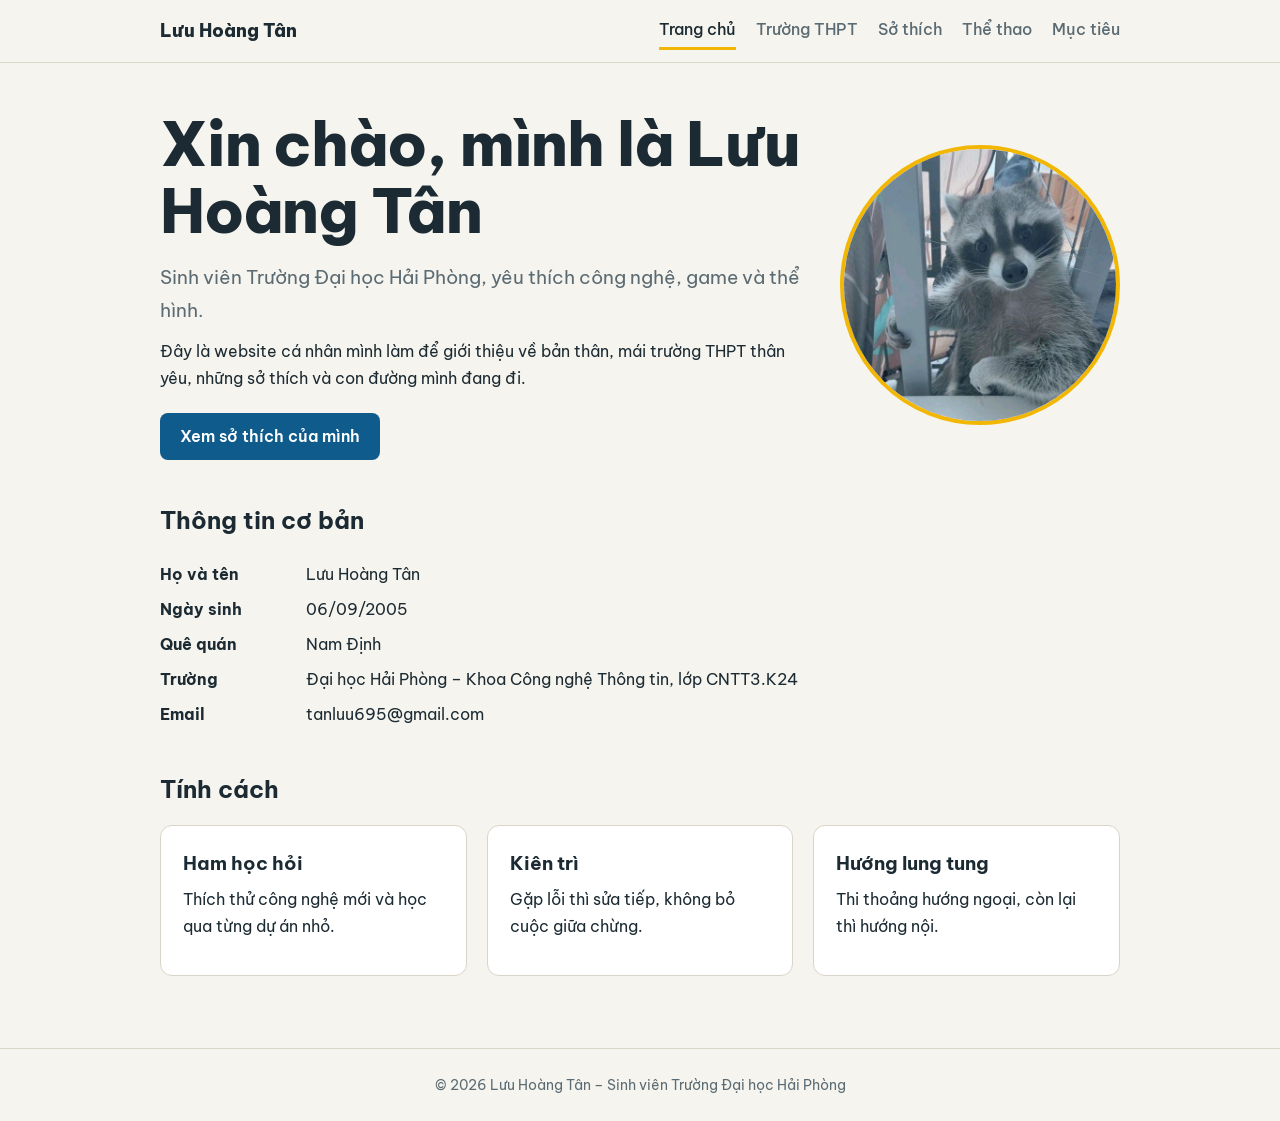
==== index.html @ 808e8d9d "1" ====
<!DOCTYPE html>
<html lang="vi"><head><meta charset="utf-8"><meta name="viewport" content="width=device-width,initial-scale=1">
<title>Trang chủ</title>
<link rel="preconnect" href="https://fonts.googleapis.com"><link href="https://fonts.googleapis.com/css2?family=Be+Vietnam+Pro:wght@400;500;600;800&display=swap" rel="stylesheet">
<link rel="stylesheet" href="style.css"></head><body>
<header><nav><span class="logo">Lưu Hoàng Tân</span><a href="index.html" class=on aria-current=page>Trang chủ</a><a href="truong-thpt.html">Trường THPT</a><a href="so-thich.html">Sở thích</a><a href="the-thao.html">Thể thao</a><a href="muc-tieu.html">Mục tiêu</a></nav></header>
<main><div class="hero"><div><h1>Xin chào, mình là Lưu Hoàng Tân</h1>
<p class="lead">Sinh viên Trường Đại học Hải Phòng, yêu thích công nghệ, game và thể hình.</p>
<p>Đây là website cá nhân mình làm để giới thiệu về bản thân, mái trường THPT thân yêu, những sở thích và con đường mình đang đi.</p>
<a class="btn" href="so-thich.html">Xem sở thích của mình</a></div>
<div class="avatar"><img src="images/pfp.jpg" alt="Ảnh chân dung" onerror="this.remove();this.parentNode.append('(images/pfp.jpg)')"></div></div>
<h2>Thông tin cơ bản</h2>
<dl><dt>Họ và tên</dt><dd>Lưu Hoàng Tân</dd><dt>Ngày sinh</dt><dd>06/09/2005</dd><dt>Quê quán</dt><dd>Nam Định</dd><dt>Trường</dt><dd>Đại học Hải Phòng – Khoa Công nghệ Thông tin, lớp CNTT3.K24</dd><dt>Email</dt><dd>tanluu695@gmail.com</dd></dl>
<h2>Tính cách</h2>
<div class="grid"><div class="card"><h3>Ham học hỏi</h3><p>Thích thử công nghệ mới và học qua từng dự án nhỏ.</p></div>
<div class="card"><h3>Kiên trì</h3><p>Gặp lỗi thì sửa tiếp, không bỏ cuộc giữa chừng.</p></div>
<div class="card"><h3>Hướng lung tung</h3><p>Thi thoảng hướng ngoại, còn lại thì hướng nội.</p></div></div></main>
<footer>© 2026 Lưu Hoàng Tân – Sinh viên Trường Đại học Hải Phòng</footer></body></html>
---- style.css ----
:root{--bg:#f6f4ee;--ink:#1c2b33;--mute:#5b6b73;--line:#d9d5c8;--accent:#0f5c8c;--hi:#f2b705;--card:#fff}
@media (prefers-color-scheme:dark){:root{--bg:#10191e;--ink:#eef1ee;--mute:#9db0b8;--line:#2a3a42;--accent:#6cc0f0;--card:#17242b}}
*{box-sizing:border-box;margin:0}
html{scroll-behavior:smooth}
body{font-family:'Be Vietnam Pro',system-ui,Segoe UI,Arial,sans-serif;background:var(--bg);color:var(--ink);line-height:1.7}
a{color:var(--accent)}
:focus-visible{outline:3px solid var(--hi);outline-offset:2px}
header{border-bottom:1px solid var(--line);background:var(--bg);position:sticky;top:0;z-index:5}
nav{max-width:1000px;margin:auto;display:flex;flex-wrap:wrap;gap:4px 20px;align-items:center;padding:12px 20px}
nav .logo{font-weight:800;margin-right:auto;font-size:1.1rem}
nav a{text-decoration:none;color:var(--mute);padding:4px 0;border-bottom:3px solid transparent;font-weight:500}
nav a:hover,nav a.on{color:var(--ink);border-color:var(--hi)}
main{max-width:1000px;margin:auto;padding:48px 20px 72px}
h1{font-size:clamp(2.2rem,6vw,3.8rem);line-height:1.1;font-weight:800;letter-spacing:-.02em;margin-bottom:16px}
h2{font-size:1.5rem;margin:40px 0 12px}
p{max-width:68ch;margin-bottom:12px}
.lead{font-size:1.2rem;color:var(--mute)}
.hero{display:grid;grid-template-columns:1fr 280px;gap:40px;align-items:center}
.avatar{aspect-ratio:1;border-radius:50%;background:var(--card);border:4px solid var(--hi);display:grid;place-items:center;color:var(--mute);text-align:center;font-size:.9rem;overflow:hidden}
.avatar img,.ph img{width:100%;height:100%;object-fit:cover}
.grid{display:grid;grid-template-columns:repeat(auto-fit,minmax(240px,1fr));gap:20px;margin-top:16px}
.card{background:var(--card);border:1px solid var(--line);border-radius:12px;padding:22px}
.card h3{margin-bottom:6px}
.ph{aspect-ratio:16/10;background:var(--card);border:2px dashed var(--line);border-radius:12px;display:grid;place-items:center;color:var(--mute);font-size:.9rem;overflow:hidden}
dl{display:grid;grid-template-columns:130px 1fr;gap:8px 16px;margin-top:20px}
dt{font-weight:700}
table{border-collapse:collapse;width:100%;background:var(--card);border-radius:12px;overflow:hidden}
th,td{padding:12px 16px;text-align:left;border-bottom:1px solid var(--line)}
th{background:var(--accent);color:#fff}
.tl{border-left:3px solid var(--hi);padding-left:20px;margin-top:16px}
.tl div{margin-bottom:20px}
.tl b{display:block}
.btn{display:inline-block;background:var(--accent);color:#fff;padding:10px 20px;border-radius:8px;text-decoration:none;font-weight:600;margin-top:8px}
.tableWrap{overflow-x:auto}
footer{border-top:1px solid var(--line);text-align:center;color:var(--mute);padding:24px;font-size:.9rem}
@media(max-width:700px){.hero{grid-template-columns:1fr}.avatar{max-width:220px}dl{grid-template-columns:1fr}}
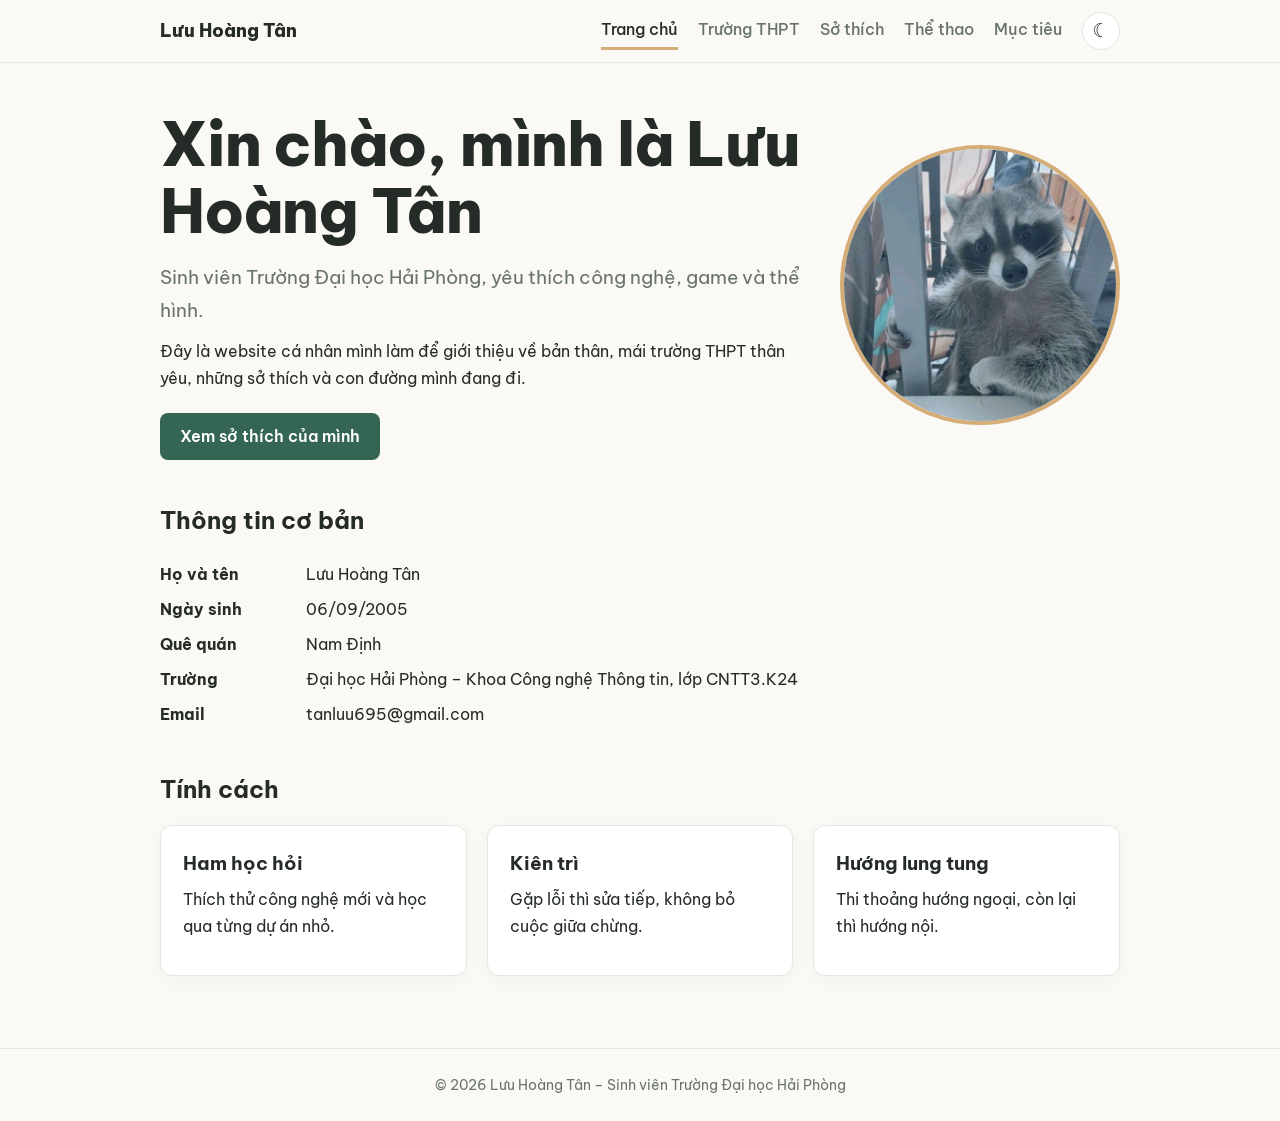
==== commit 97a0938d: "3" ====
--- a/index.html
+++ b/index.html
@@ -2,8 +2,21 @@
 <html lang="vi"><head><meta charset="utf-8"><meta name="viewport" content="width=device-width,initial-scale=1">
 <title>Trang chủ</title>
 <link rel="preconnect" href="https://fonts.googleapis.com"><link href="https://fonts.googleapis.com/css2?family=Be+Vietnam+Pro:wght@400;500;600;800&display=swap" rel="stylesheet">
-<link rel="stylesheet" href="style.css"></head><body>
-<header><nav><span class="logo">Lưu Hoàng Tân</span><a href="index.html" class=on aria-current=page>Trang chủ</a><a href="truong-thpt.html">Trường THPT</a><a href="so-thich.html">Sở thích</a><a href="the-thao.html">Thể thao</a><a href="muc-tieu.html">Mục tiêu</a></nav></header>
+<link rel="stylesheet" href="style.css"><script>
+  // Áp dụng lựa chọn đã lưu trước khi trang hiển thị để tránh nháy giao diện.
+  (() => {
+    try {
+      const savedTheme = localStorage.getItem("site-theme");
+      if (savedTheme === "light" || savedTheme === "dark") {
+        document.documentElement.dataset.theme = savedTheme;
+      }
+    } catch (_) {
+      // Website vẫn hoạt động bình thường nếu trình duyệt chặn localStorage.
+    }
+  })();
+</script>
+</head><body>
+<header><nav><span class="logo">Lưu Hoàng Tân</span><a href="index.html" class=on aria-current=page>Trang chủ</a><a href="truong-thpt.html">Trường THPT</a><a href="so-thich.html">Sở thích</a><a href="the-thao.html">Thể thao</a><a href="muc-tieu.html">Mục tiêu</a><button class="theme-toggle" type="button" aria-label="Chuyển sang giao diện tối" title="Chuyển giao diện sáng/tối"><span class="icon-moon" aria-hidden="true">☾</span><span class="icon-sun" aria-hidden="true">☀</span></button></nav></header>
 <main><div class="hero"><div><h1>Xin chào, mình là Lưu Hoàng Tân</h1>
 <p class="lead">Sinh viên Trường Đại học Hải Phòng, yêu thích công nghệ, game và thể hình.</p>
 <p>Đây là website cá nhân mình làm để giới thiệu về bản thân, mái trường THPT thân yêu, những sở thích và con đường mình đang đi.</p>
@@ -15,4 +28,42 @@
 <div class="grid"><div class="card"><h3>Ham học hỏi</h3><p>Thích thử công nghệ mới và học qua từng dự án nhỏ.</p></div>
 <div class="card"><h3>Kiên trì</h3><p>Gặp lỗi thì sửa tiếp, không bỏ cuộc giữa chừng.</p></div>
 <div class="card"><h3>Hướng lung tung</h3><p>Thi thoảng hướng ngoại, còn lại thì hướng nội.</p></div></div></main>
-<footer>© 2026 Lưu Hoàng Tân – Sinh viên Trường Đại học Hải Phòng</footer></body></html>+<footer>© 2026 Lưu Hoàng Tân – Sinh viên Trường Đại học Hải Phòng</footer><script>
+  // Nút chuyển sáng/tối: lưu lựa chọn để dùng chung trên tất cả các trang.
+  (() => {
+    const button = document.querySelector(".theme-toggle");
+    if (!button) return;
+
+    const getCurrentTheme = () => {
+      const selected = document.documentElement.dataset.theme;
+      if (selected) return selected;
+      return window.matchMedia("(prefers-color-scheme: dark)").matches
+        ? "dark"
+        : "light";
+    };
+
+    const updateButtonLabel = () => {
+      const isDark = getCurrentTheme() === "dark";
+      button.setAttribute(
+        "aria-label",
+        isDark ? "Chuyển sang giao diện sáng" : "Chuyển sang giao diện tối"
+      );
+    };
+
+    updateButtonLabel();
+
+    button.addEventListener("click", () => {
+      const nextTheme = getCurrentTheme() === "dark" ? "light" : "dark";
+      document.documentElement.dataset.theme = nextTheme;
+
+      try {
+        localStorage.setItem("site-theme", nextTheme);
+      } catch (_) {
+        // Chế độ vẫn đổi được trong phiên hiện tại nếu không lưu được.
+      }
+
+      updateButtonLabel();
+    });
+  })();
+</script>
+</body></html>
--- a/style.css
+++ b/style.css
@@ -1,36 +1,424 @@
-:root{--bg:#f6f4ee;--ink:#1c2b33;--mute:#5b6b73;--line:#d9d5c8;--accent:#0f5c8c;--hi:#f2b705;--card:#fff}
-@media (prefers-color-scheme:dark){:root{--bg:#10191e;--ink:#eef1ee;--mute:#9db0b8;--line:#2a3a42;--accent:#6cc0f0;--card:#17242b}}
-*{box-sizing:border-box;margin:0}
-html{scroll-behavior:smooth}
-body{font-family:'Be Vietnam Pro',system-ui,Segoe UI,Arial,sans-serif;background:var(--bg);color:var(--ink);line-height:1.7}
-a{color:var(--accent)}
-:focus-visible{outline:3px solid var(--hi);outline-offset:2px}
-header{border-bottom:1px solid var(--line);background:var(--bg);position:sticky;top:0;z-index:5}
-nav{max-width:1000px;margin:auto;display:flex;flex-wrap:wrap;gap:4px 20px;align-items:center;padding:12px 20px}
-nav .logo{font-weight:800;margin-right:auto;font-size:1.1rem}
-nav a{text-decoration:none;color:var(--mute);padding:4px 0;border-bottom:3px solid transparent;font-weight:500}
-nav a:hover,nav a.on{color:var(--ink);border-color:var(--hi)}
-main{max-width:1000px;margin:auto;padding:48px 20px 72px}
-h1{font-size:clamp(2.2rem,6vw,3.8rem);line-height:1.1;font-weight:800;letter-spacing:-.02em;margin-bottom:16px}
-h2{font-size:1.5rem;margin:40px 0 12px}
-p{max-width:68ch;margin-bottom:12px}
-.lead{font-size:1.2rem;color:var(--mute)}
-.hero{display:grid;grid-template-columns:1fr 280px;gap:40px;align-items:center}
-.avatar{aspect-ratio:1;border-radius:50%;background:var(--card);border:4px solid var(--hi);display:grid;place-items:center;color:var(--mute);text-align:center;font-size:.9rem;overflow:hidden}
-.avatar img,.ph img{width:100%;height:100%;object-fit:cover}
-.grid{display:grid;grid-template-columns:repeat(auto-fit,minmax(240px,1fr));gap:20px;margin-top:16px}
-.card{background:var(--card);border:1px solid var(--line);border-radius:12px;padding:22px}
-.card h3{margin-bottom:6px}
-.ph{aspect-ratio:16/10;background:var(--card);border:2px dashed var(--line);border-radius:12px;display:grid;place-items:center;color:var(--mute);font-size:.9rem;overflow:hidden}
-dl{display:grid;grid-template-columns:130px 1fr;gap:8px 16px;margin-top:20px}
-dt{font-weight:700}
-table{border-collapse:collapse;width:100%;background:var(--card);border-radius:12px;overflow:hidden}
-th,td{padding:12px 16px;text-align:left;border-bottom:1px solid var(--line)}
-th{background:var(--accent);color:#fff}
-.tl{border-left:3px solid var(--hi);padding-left:20px;margin-top:16px}
-.tl div{margin-bottom:20px}
-.tl b{display:block}
-.btn{display:inline-block;background:var(--accent);color:#fff;padding:10px 20px;border-radius:8px;text-decoration:none;font-weight:600;margin-top:8px}
-.tableWrap{overflow-x:auto}
-footer{border-top:1px solid var(--line);text-align:center;color:var(--mute);padding:24px;font-size:.9rem}
-@media(max-width:700px){.hero{grid-template-columns:1fr}.avatar{max-width:220px}dl{grid-template-columns:1fr}}
+/* =========================================================
+   1. BIẾN GIAO DIỆN
+   Chỉnh màu sắc chung tại đây: nền, chữ, viền, màu nhấn, thẻ.
+   ========================================================= */
+:root {
+  --bg: #faf9f6;
+  --ink: #252b27;
+  --mute: #68736c;
+  --line: #e8e6df;
+  --accent: #356653;
+  --hi: #d5ad78;
+  --card: #ffffff;
+}
+
+/* Giao diện tối khi người dùng chọn thủ công */
+html[data-theme="dark"] {
+  color-scheme: dark;
+  --bg: #10191e;
+  --ink: #eef1ee;
+  --mute: #9db0b8;
+  --line: #2a3a42;
+  --accent: #6cc0f0;
+  --hi: #f2b705;
+  --card: #17242b;
+}
+
+/* Nếu chưa có lựa chọn lưu, dùng giao diện theo hệ điều hành */
+@media (prefers-color-scheme: dark) {
+  html:not([data-theme]) {
+    color-scheme: dark;
+    --bg: #10191e;
+    --ink: #eef1ee;
+    --mute: #9db0b8;
+    --line: #2a3a42;
+    --accent: #6cc0f0;
+    --hi: #f2b705;
+    --card: #17242b;
+  }
+}
+
+/* =========================================================
+   2. THIẾT LẬP CƠ BẢN
+   ========================================================= */
+* {
+  box-sizing: border-box;
+  margin: 0;
+}
+
+html {
+  scroll-behavior: smooth;
+}
+
+body {
+  font-family: "Be Vietnam Pro", system-ui, "Segoe UI", Arial, sans-serif;
+  background: var(--bg);
+  color: var(--ink);
+  line-height: 1.7;
+}
+
+a {
+  color: var(--accent);
+  transition:
+    color 0.2s ease,
+    background-color 0.2s ease,
+    border-color 0.2s ease,
+    box-shadow 0.2s ease,
+    transform 0.2s ease,
+    opacity 0.2s ease;
+}
+
+/* Viền nổi bật khi dùng bàn phím để điều hướng */
+:focus-visible {
+  outline: 3px solid var(--hi);
+  outline-offset: 2px;
+}
+
+/* =========================================================
+   3. THANH ĐIỀU HƯỚNG (HEADER / NAV)
+   .logo: tên website
+   .on: đánh dấu trang hiện tại
+   ========================================================= */
+header {
+  position: sticky;
+  top: 0;
+  z-index: 5;
+  background: var(--bg);
+  border-bottom: 1px solid var(--line);
+}
+
+nav {
+  max-width: 1000px;
+  margin: 0 auto;
+  padding: 12px 20px;
+  display: flex;
+  flex-wrap: wrap;
+  align-items: center;
+  gap: 4px 20px;
+}
+
+nav .logo {
+  margin-right: auto;
+  font-size: 1.1rem;
+  font-weight: 800;
+}
+
+nav a {
+  position: relative;
+  padding: 4px 0;
+  color: var(--mute);
+  text-decoration: none;
+  font-weight: 500;
+  border-bottom: 3px solid transparent;
+  transition:
+    color 0.2s ease,
+    border-color 0.2s ease,
+    transform 0.2s ease;
+}
+
+/* Hover và trạng thái trang đang mở của các mục menu */
+nav a:hover,
+nav a.on {
+  color: var(--ink);
+  border-color: var(--hi);
+}
+
+nav a:hover {
+  color: var(--accent);
+  transform: translateY(-2px);
+}
+
+/* Nút chuyển giao diện sáng/tối ở cuối thanh điều hướng */
+.theme-toggle {
+  display: inline-grid;
+  place-items: center;
+  flex: 0 0 auto;
+  width: 38px;
+  height: 38px;
+  padding: 0;
+  color: var(--ink);
+  font: inherit;
+  font-size: 1.2rem;
+  line-height: 1;
+  cursor: pointer;
+  background: var(--card);
+  border: 1px solid var(--line);
+  border-radius: 50%;
+  transition:
+    color 0.2s ease,
+    background-color 0.2s ease,
+    border-color 0.2s ease,
+    transform 0.2s ease;
+}
+
+.theme-toggle:hover {
+  color: var(--accent);
+  border-color: var(--hi);
+  transform: rotate(12deg);
+}
+
+.theme-toggle .icon-sun {
+  display: none;
+}
+
+html[data-theme="dark"] .theme-toggle .icon-sun {
+  display: inline;
+}
+
+html[data-theme="dark"] .theme-toggle .icon-moon {
+  display: none;
+}
+
+@media (prefers-color-scheme: dark) {
+  html:not([data-theme]) .theme-toggle .icon-sun {
+    display: inline;
+  }
+
+  html:not([data-theme]) .theme-toggle .icon-moon {
+    display: none;
+  }
+}
+
+/* =========================================================
+   4. BỐ CỤC NỘI DUNG CHÍNH
+   main: khung nội dung của từng trang
+   .hero: khu vực giới thiệu đầu trang
+   ========================================================= */
+main {
+  max-width: 1000px;
+  margin: 0 auto;
+  padding: 48px 20px 72px;
+}
+
+.hero {
+  display: grid;
+  grid-template-columns: 1fr 280px;
+  align-items: center;
+  gap: 40px;
+}
+
+/* =========================================================
+   5. TIÊU ĐỀ VÀ VĂN BẢN
+   ========================================================= */
+h1 {
+  margin-bottom: 16px;
+  font-size: clamp(2.2rem, 6vw, 3.8rem);
+  line-height: 1.1;
+  font-weight: 800;
+  letter-spacing: -0.02em;
+}
+
+h2 {
+  margin: 40px 0 12px;
+  font-size: 1.5rem;
+}
+
+p {
+  max-width: 68ch;
+  margin-bottom: 12px;
+}
+
+.lead {
+  color: var(--mute);
+  font-size: 1.2rem;
+}
+
+/* Link trong nội dung: email, số điện thoại, GitHub... */
+main a:not(.btn):hover {
+  color: var(--hi);
+  text-decoration: underline;
+  text-underline-offset: 4px;
+}
+
+/* =========================================================
+   6. ẢNH ĐẠI DIỆN VÀ KHUNG ẢNH
+   .avatar: ảnh đại diện hình tròn
+   .ph: khung ảnh minh họa / ảnh phụ
+   ========================================================= */
+.avatar {
+  display: grid;
+  place-items: center;
+  aspect-ratio: 1;
+  overflow: hidden;
+  color: var(--mute);
+  text-align: center;
+  font-size: 0.9rem;
+  background: var(--card);
+  border: 4px solid var(--hi);
+  border-radius: 50%;
+}
+
+.avatar img,
+.ph img {
+  width: 100%;
+  height: 100%;
+  object-fit: cover;
+}
+
+.ph {
+  display: grid;
+  place-items: center;
+  aspect-ratio: 16 / 10;
+  overflow: hidden;
+  color: var(--mute);
+  font-size: 0.9rem;
+  background: var(--card);
+  border: 2px dashed var(--line);
+  border-radius: 12px;
+}
+
+/* =========================================================
+   7. THẺ NỘI DUNG VÀ LƯỚI
+   .grid: tự chia cột theo chiều rộng màn hình
+   .card: từng thẻ nội dung
+   ========================================================= */
+.grid {
+  display: grid;
+  grid-template-columns: repeat(auto-fit, minmax(240px, 1fr));
+  gap: 20px;
+  margin-top: 16px;
+}
+
+.card {
+  padding: 22px;
+  background: var(--card);
+  border: 1px solid var(--line);
+  border-radius: 12px;
+  box-shadow: 0 4px 18px rgba(37, 43, 39, 0.035);
+}
+
+.card h3 {
+  margin-bottom: 6px;
+}
+
+/* =========================================================
+   8. CÁC THÀNH PHẦN NỘI DUNG ĐẶC BIỆT
+   dl / dt: danh sách thông tin dạng thuật ngữ - giá trị
+   .tl: dòng thời gian
+   .tableWrap: cho phép cuộn bảng trên màn hình nhỏ
+   ========================================================= */
+dl {
+  display: grid;
+  grid-template-columns: 130px 1fr;
+  gap: 8px 16px;
+  margin-top: 20px;
+}
+
+dt {
+  font-weight: 700;
+}
+
+table {
+  width: 100%;
+  overflow: hidden;
+  background: var(--card);
+  border-collapse: collapse;
+  border-radius: 12px;
+}
+
+th,
+td {
+  padding: 12px 16px;
+  text-align: left;
+  border-bottom: 1px solid var(--line);
+}
+
+th {
+  color: #ffffff;
+  background: var(--accent);
+}
+
+.tl {
+  margin-top: 16px;
+  padding-left: 20px;
+  border-left: 3px solid var(--hi);
+}
+
+.tl div {
+  margin-bottom: 20px;
+}
+
+.tl b {
+  display: block;
+}
+
+.tableWrap {
+  overflow-x: auto;
+}
+
+/* =========================================================
+   9. NÚT HÀNH ĐỘNG
+   .btn: dùng cho liên kết được thiết kế như nút bấm
+   ========================================================= */
+.btn {
+  display: inline-block;
+  margin-top: 8px;
+  padding: 10px 20px;
+  color: #ffffff;
+  font-weight: 600;
+  text-decoration: none;
+  background: var(--accent);
+  border-radius: 8px;
+}
+
+a.btn:hover {
+  color: #252b27;
+  background: var(--hi);
+  transform: translateY(-3px);
+  box-shadow: 0 6px 16px rgba(0, 0, 0, 0.16);
+}
+
+a.btn:active {
+  transform: translateY(-1px);
+  box-shadow: 0 2px 6px rgba(0, 0, 0, 0.12);
+}
+
+/* =========================================================
+   10. CHÂN TRANG
+   ========================================================= */
+footer {
+  padding: 24px;
+  color: var(--mute);
+  font-size: 0.9rem;
+  text-align: center;
+  border-top: 1px solid var(--line);
+}
+
+/* =========================================================
+   11. RESPONSIVE - ĐIỆN THOẠI / MÀN HÌNH NHỎ
+   ========================================================= */
+@media (max-width: 700px) {
+  .hero {
+    grid-template-columns: 1fr;
+  }
+
+  .avatar {
+    max-width: 220px;
+  }
+
+  dl {
+    grid-template-columns: 1fr;
+  }
+}
+
+/* =========================================================
+   12. HỖ TRỢ NGƯỜI DÙNG GIẢM CHUYỂN ĐỘNG
+   Tắt animation/transform nếu thiết bị bật Reduce Motion.
+   ========================================================= */
+@media (prefers-reduced-motion: reduce) {
+  html {
+    scroll-behavior: auto;
+  }
+
+  a,
+  nav a {
+    transition: none;
+  }
+
+  nav a:hover,
+  .theme-toggle:hover,
+  a.btn:hover,
+  a.btn:active {
+    transform: none;
+  }
+}
